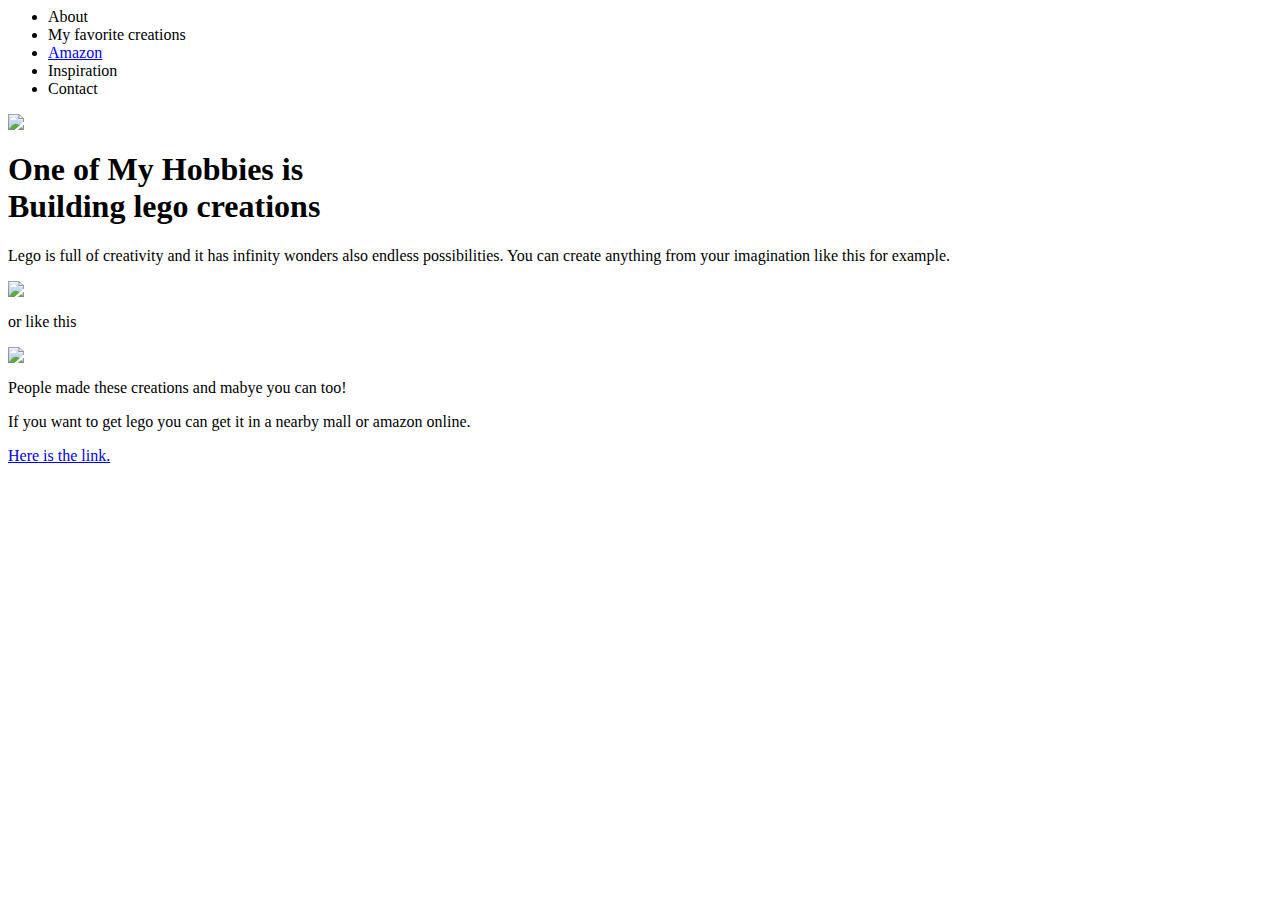
==== index.html @ d3474410 "Add files via upload" ====
<html>

<head>
    <title>Project 57</title>
    <style>
    </style>
    <link rel="stylesheet" href="style.css">
    <link rel="preconnect" href="https://fonts.gstatic.com">
<link href="https://fonts.googleapis.com/css2?family=Courgette&display=swap" rel="stylesheet">
</head>

<body>
    <section>
        <ul class="menu">
            <li class="link">About</li>
            <li class="link">My favorite creations</li>
            <li class="link"><a href="https://www.amazon.ca/" target="_blank">Amazon</a></li>
            <li class="link">Inspiration</li>
            <li class="link">Contact</li>
        </ul>
        <img src="https://images2.minutemediacdn.com/image/upload/c_fill,g_auto,h_1248,w_2220/v1555282741/shape/mentalfloss/legos-hero.png?itok=YQvk0D_Q">
        <h1>One of My Hobbies is <br><span id="name">Building lego creations</span></h1>
    </section>
    <section id="bio">
        <h1></h1>
        <div class="line"></div>
        <p>Lego is full of creativity and it has infinity wonders also endless possibilities. You can create anything from your imagination like this for example.</p>
        <img src="https://www.chicagotribune.com/resizer/pkdLCSE2WL9rObdBuI98GXN_XIo=/415x233/top/arc-anglerfish-arc2-prod-tronc.s3.amazonaws.com/public/LE5Y667RHNBZJNMEFHDDDV56YE.jpg">
        <p>or like this</p>
        <img src="https://i.ytimg.com/vi/GMDxaqk-W3M/maxresdefault.jpg">
        <p>People made these creations and mabye you can too!</p>
        <p>If you want to get lego you can get it in a nearby mall or amazon online.</p>
        <a href="https://www.amazon.ca/" target="_blank">Here is the link.</a>
    </section>
</body>

</html>
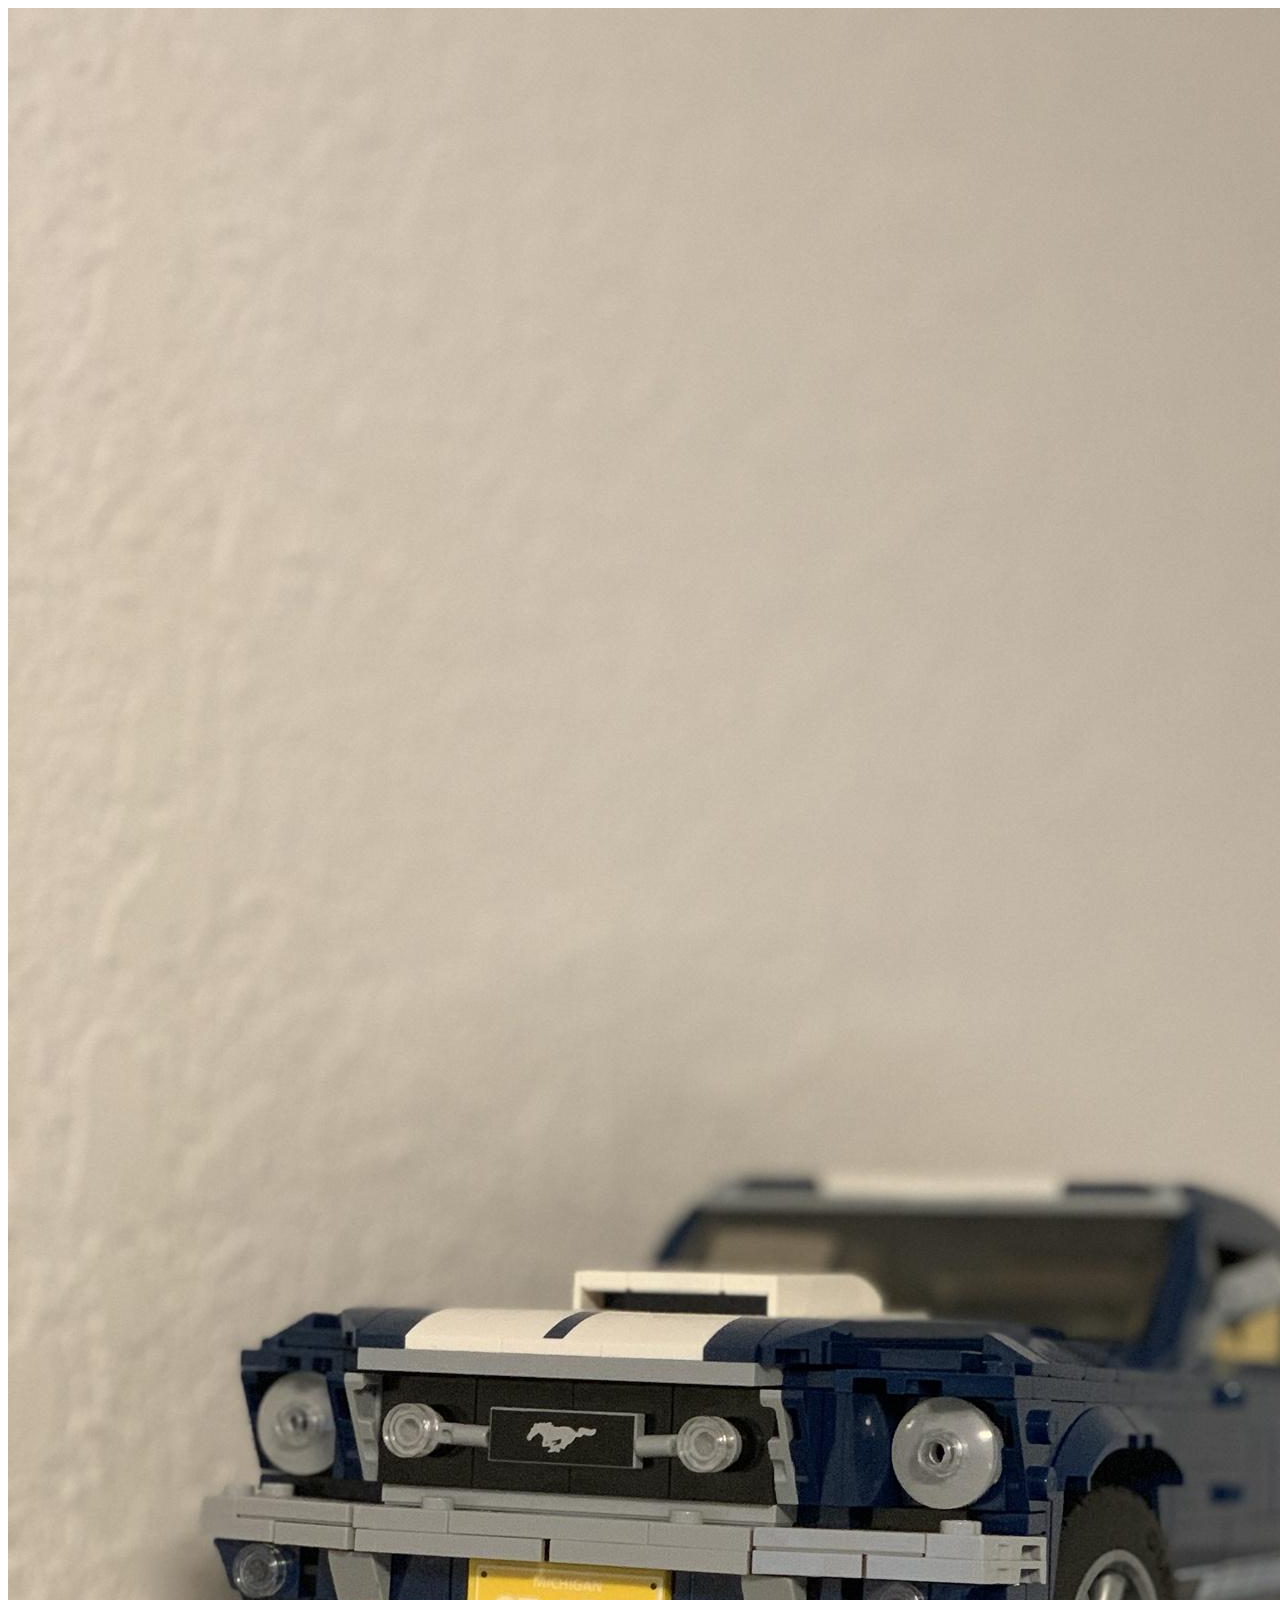
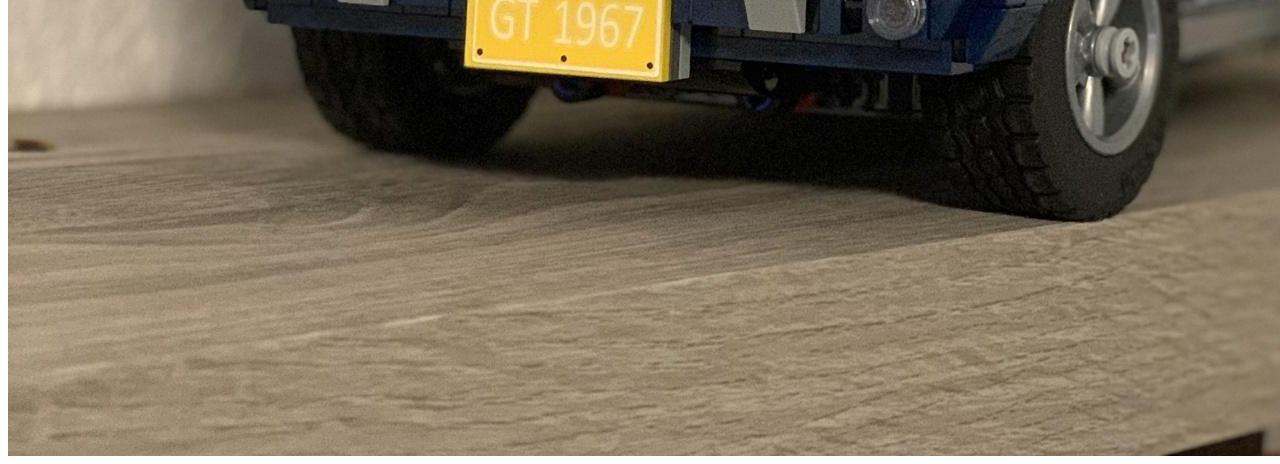
==== commit cfd0dc87: "Add files via upload" ====
--- a/index.html
+++ b/index.html
@@ -1,7 +1,7 @@
 <html>
 
 <head>
-    <title>Project 57</title>
+    <title>Mustang Photos</title>
     <style>
     </style>
     <link rel="stylesheet" href="style.css">
@@ -10,28 +10,7 @@
 </head>
 
 <body>
-    <section>
-        <ul class="menu">
-            <li class="link">About</li>
-            <li class="link">My favorite creations</li>
-            <li class="link"><a href="https://www.amazon.ca/" target="_blank">Amazon</a></li>
-            <li class="link">Inspiration</li>
-            <li class="link">Contact</li>
-        </ul>
-        <img src="https://images2.minutemediacdn.com/image/upload/c_fill,g_auto,h_1248,w_2220/v1555282741/shape/mentalfloss/legos-hero.png?itok=YQvk0D_Q">
-        <h1>One of My Hobbies is <br><span id="name">Building lego creations</span></h1>
-    </section>
-    <section id="bio">
-        <h1></h1>
-        <div class="line"></div>
-        <p>Lego is full of creativity and it has infinity wonders also endless possibilities. You can create anything from your imagination like this for example.</p>
-        <img src="https://www.chicagotribune.com/resizer/pkdLCSE2WL9rObdBuI98GXN_XIo=/415x233/top/arc-anglerfish-arc2-prod-tronc.s3.amazonaws.com/public/LE5Y667RHNBZJNMEFHDDDV56YE.jpg">
-        <p>or like this</p>
-        <img src="https://i.ytimg.com/vi/GMDxaqk-W3M/maxresdefault.jpg">
-        <p>People made these creations and mabye you can too!</p>
-        <p>If you want to get lego you can get it in a nearby mall or amazon online.</p>
-        <a href="https://www.amazon.ca/" target="_blank">Here is the link.</a>
-    </section>
+        <img src="images/Mustang_1.jpeg">
 </body>
 
 </html>
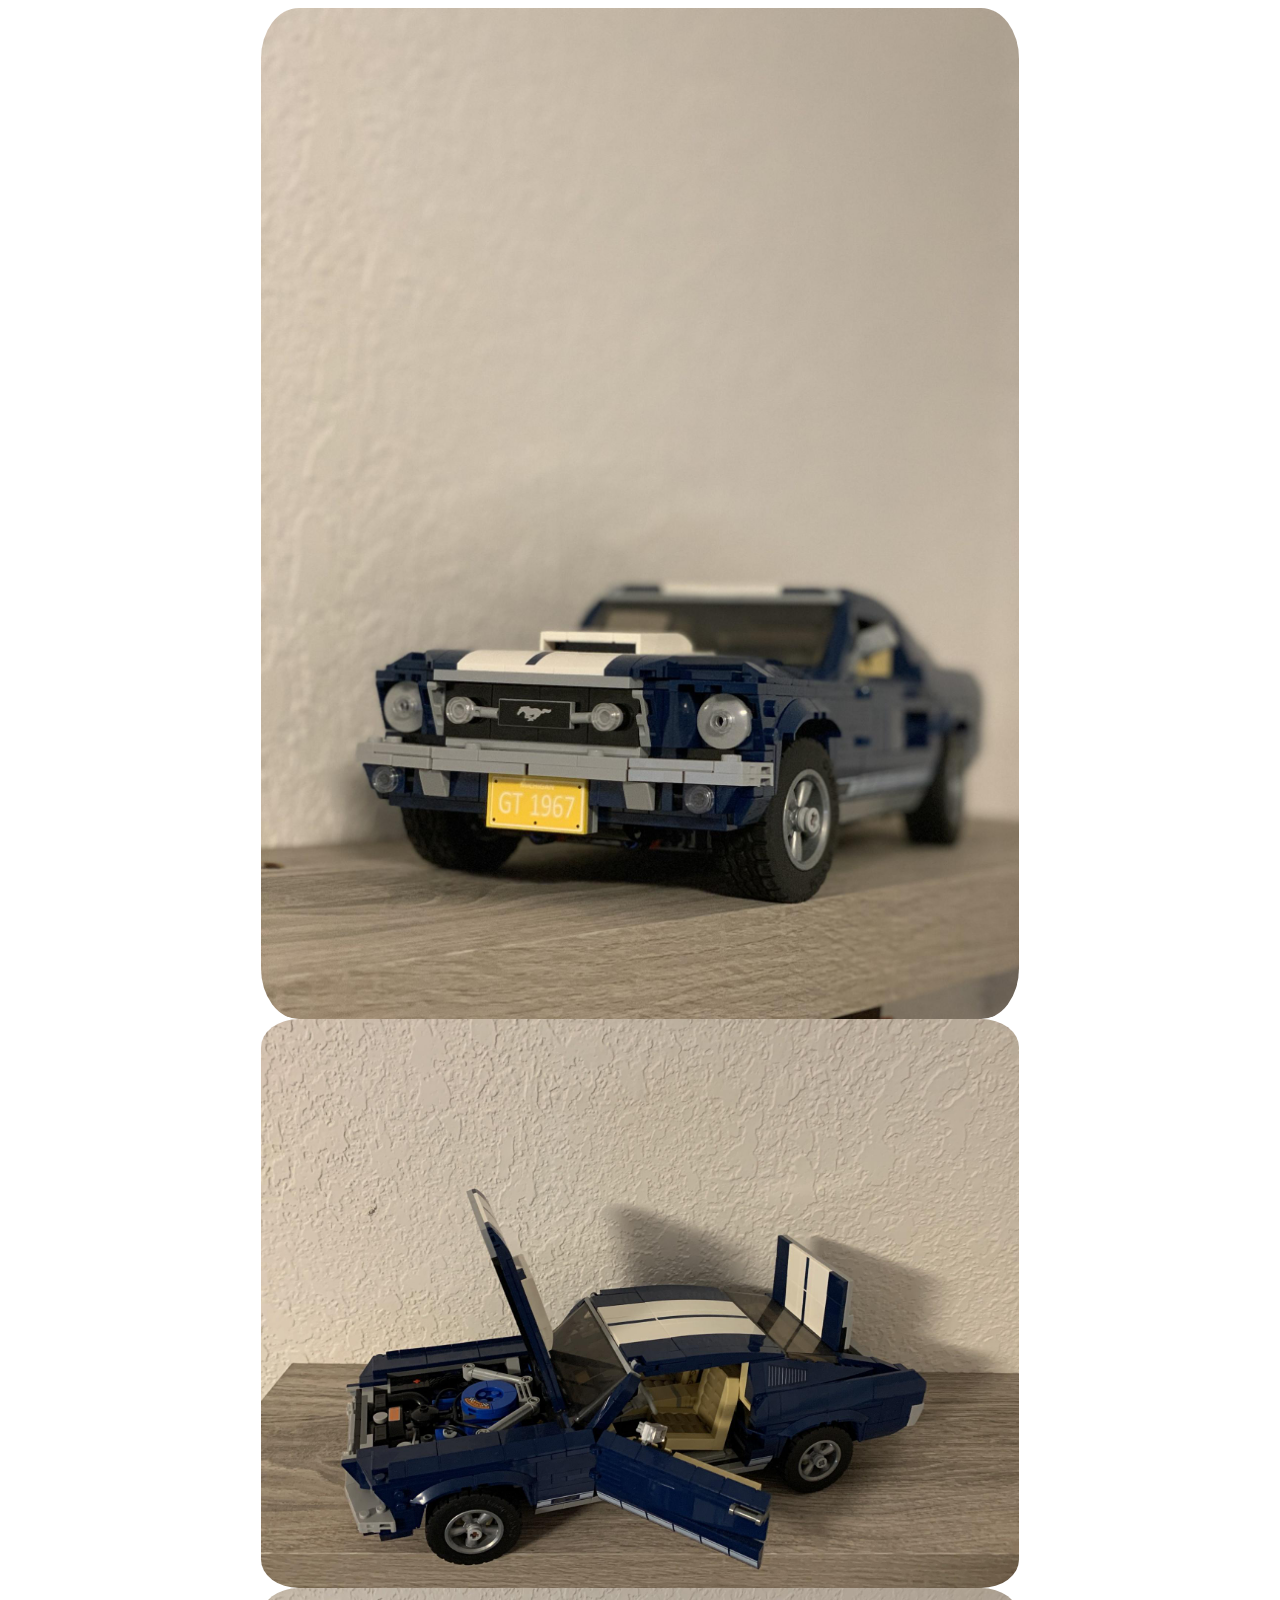
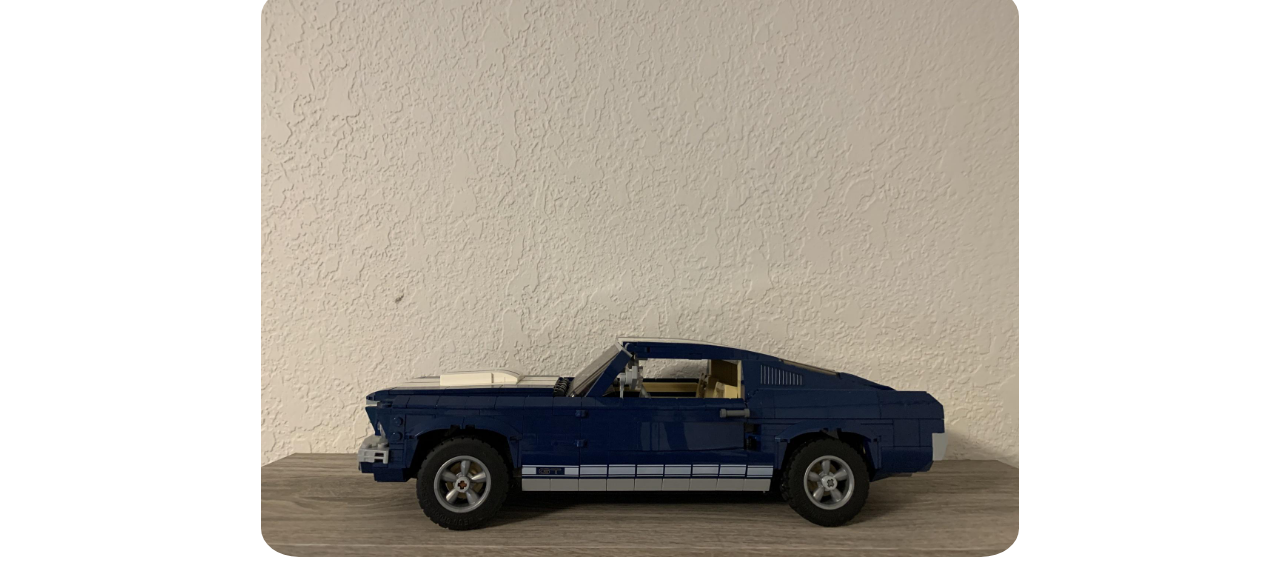
==== commit 9bc0ce7f: "Add files via upload" ====
--- a/index.html
+++ b/index.html
@@ -6,11 +6,12 @@
     </style>
     <link rel="stylesheet" href="style.css">
     <link rel="preconnect" href="https://fonts.gstatic.com">
-<link href="https://fonts.googleapis.com/css2?family=Courgette&display=swap" rel="stylesheet">
+    <link href="https://fonts.googleapis.com/css2?family=Courgette&display=swap" rel="stylesheet">
 </head>
 
 <body>
-        <img src="images/Mustang_1.jpeg">
-</body>
+    <img src="images/Mustang_1.jpeg">
+    <img src="images/Mustang_2.jpeg">
+    <img src="images/Mustang_3.jpeg">
 
-</html>
+</body></html>
--- a/style.css
+++ b/style.css
@@ -0,0 +1,34 @@
+body {
+    text-align: center;
+    bacground: linear-gradient (#E1BEE7 0%, #90CAF9 100%);
+    background-repeat: no-repeat;
+}
+
+img {
+    border-radius: 5%;
+    width: 60%;
+}
+
+h1 {
+    text-shadow: 3px 3px #96eaff;
+    font-size: 30px;
+}
+
+p {
+    font-size: 20px;
+    color: #000000;
+}
+
+.menu {
+    list-style: none;
+    font-family: cursive;
+    float: right;
+    top: 10px;
+    right: 30px;
+    cursor: pointer;
+    color: black;
+}
+
+#myname {
+    font-family: 'Courgette', cursive;
+}
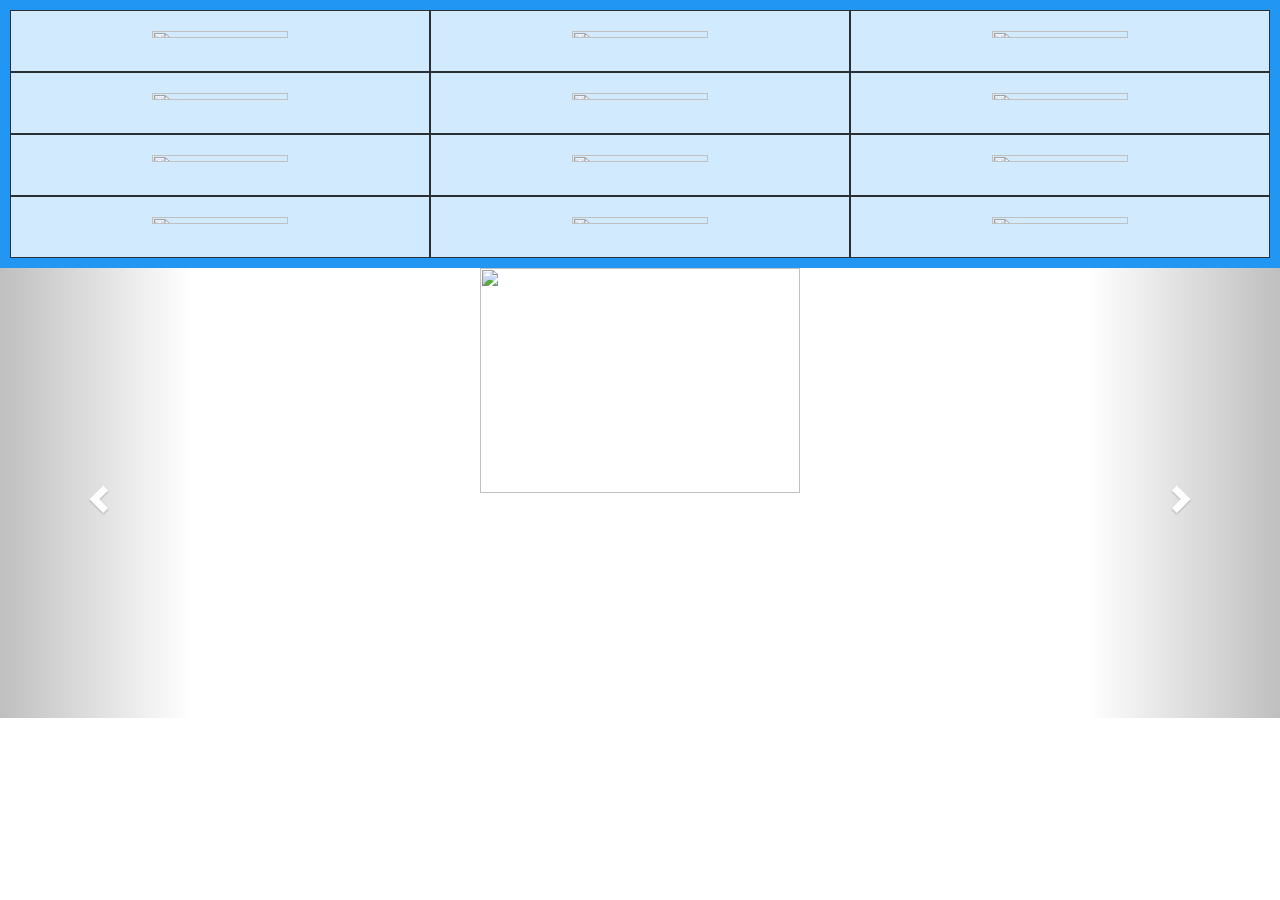
==== commit 77094879: "Add files via upload" ====
--- a/index.html
+++ b/index.html
@@ -1,17 +1,98 @@
 <html>
 
 <head>
-    <title>Mustang Photos</title>
+    <title>RD, decorations</title>
     <style>
     </style>
     <link rel="stylesheet" href="style.css">
     <link rel="preconnect" href="https://fonts.gstatic.com">
     <link href="https://fonts.googleapis.com/css2?family=Courgette&display=swap" rel="stylesheet">
+    <meta charset="utf-8">
+    <meta name="viewport" content="width=device-width, initial-scale=1">
+    <link rel="stylesheet" href="https://maxcdn.bootstrapcdn.com/bootstrap/3.4.1/css/bootstrap.min.css">
+    <script src="https://ajax.googleapis.com/ajax/libs/jquery/3.5.1/jquery.min.js"></script>
+    <script src="https://maxcdn.bootstrapcdn.com/bootstrap/3.4.1/js/bootstrap.min.js"></script>
 </head>
 
 <body>
-    <img src="images/Mustang_1.jpeg">
-    <img src="images/Mustang_2.jpeg">
-    <img src="images/Mustang_3.jpeg">
+    <div class="grid-container">
+        <div class="grid-item"><img src="images/2018-07-21_18-10-44_402.jpeg"></div>
+        <div class="grid-item"><img src="images/2018-07-05_19-05-28_780.jpeg"></div>
+        <div class="grid-item"><img src="images/2018-07-19_16-40-38_651.jpeg"></div>
+        <div class="grid-item"><img src="images/2018-07-21_17-37-19_035.jpeg"></div>
+        <div class="grid-item"><img src="images/2018-07-29_18-35-22_501.jpeg"></div>
+        <div class="grid-item"><img src="images/2018-07-29_18-38-15_254.png"></div>
+        <div class="grid-item"><img src="images/2018-07-05_19-05-28_723.jpeg"></div>
+        <div class="grid-item"><img src="images/2021-04-10_17-54-23_602.jpg"></div>
+        <div class="grid-item"><img src="images/2018-07-19_16-40-28_878.jpeg"></div>
+        <div class="grid-item"><img src="images/2018-07-05_19-05-28_833.jpeg"></div>
+        <div class="grid-item"><img src="images/2018-07-21_18-10-50_342.jpeg"></div>
+        <div class="grid-item"><img src="images/2018-07-05_19-05-28_759.jpeg"></div>
+    </div>
+    <section id="slide">
+        <div id="myCarousel" class="carousel slide" data-ride="carousel">
+            <!-- Indicators -->
+            <ol class="carousel-indicators">
+                <li data-target="#myCarousel" data-slide-to="0" class="active"></li>
+                <li data-target="#myCarousel" data-slide-to="1"></li>
+                <li data-target="#myCarousel" data-slide-to="2"></li>
+                <li data-target="#myCarousel" data-slide-to="3"></li>
+                <li data-target="#myCarousel" data-slide-to="4"></li>
+                <li data-target="#myCarousel" data-slide-to="5"></li>
+                <li data-target="#myCarousel" data-slide-to="6"></li>
+                <li data-target="#myCarousel" data-slide-to="7"></li>
+                <li data-target="#myCarousel" data-slide-to="8"></li>
+                <li data-target="#myCarousel" data-slide-to="9"></li>
+            </ol>
+            <div class="carousel-inner">
+                <div class="item active">
+                    <img src="images/2018-07-19_16-40-06_317.jpeg">
+                </div>
 
+                <div class="item">
+                    <img src="images/2018-07-19_16-40-40_477.jpeg">
+                </div>
+
+                <div class="item">
+                    <img src="images/2018-07-19_16-41-27_262.jpeg">
+                </div>
+                
+                <div class="item">
+                    <img src="images/2018-07-19_16-40-52_492.jpeg">
+                </div>
+                
+                <div class="item">
+                    <img src="images/2018-07-21_18-05-00_162.jpeg">
+                </div>
+                
+                <div class="item">
+                    <img src="images/2018-07-21_17-38-24_223.jpeg">
+                </div>
+                
+                <div class="item">
+                    <img src="images/2018-07-21_17-35-35_457.jpeg">
+                </div>
+                
+                <div class="item">
+                    <img src="images/2018-07-19_16-42-48_292.jpeg">
+                </div>
+                
+                <div class="item">
+                    <img src="images/2018-07-19_16-42-38_016.jpeg">
+                </div>
+                
+                <div class="item">
+                    <img src="images/2018-07-19_16-41-26_467.jpeg">
+                </div>
+            </div>
+            <a class="left carousel-control" href="#myCarousel" data-slide="prev">
+                <span class="glyphicon glyphicon-chevron-left"></span>
+                <span class="sr-only">Previous</span>
+            </a>
+            <a class="right carousel-control" href="#myCarousel" data-slide="next">
+                <span class="glyphicon glyphicon-chevron-right"></span>
+                <span class="sr-only">Next</span>
+            </a>
+        </div>
+    </section>
 </body></html>
--- a/style.css
+++ b/style.css
@@ -7,6 +7,7 @@
 img {
     border-radius: 5%;
     width: 60%;
+    height: auto;
 }
 
 h1 {
@@ -14,21 +15,29 @@
     font-size: 30px;
 }
 
-p {
-    font-size: 20px;
-    color: #000000;
-}
 
-.menu {
-    list-style: none;
-    font-family: cursive;
-    float: right;
-    top: 10px;
-    right: 30px;
-    cursor: pointer;
-    color: black;
-}
 
 #myname {
     font-family: 'Courgette', cursive;
 }
+
+.grid-container {
+    display: grid;
+    grid-template-columns: auto auto auto;
+    background-color: #2196F3;
+    padding: 10px;
+}
+
+.grid-item {
+    background-color: rgba(255, 255, 255, 0.8);
+    border: 1px solid rgba(0, 0, 0, 0.8);
+    padding: 20px;
+    font-size: 30px;
+    text-align: center;
+}
+
+.carousel-inner > .item > img {
+  width: 50%;
+  margin: auto;
+  resize: both;
+}